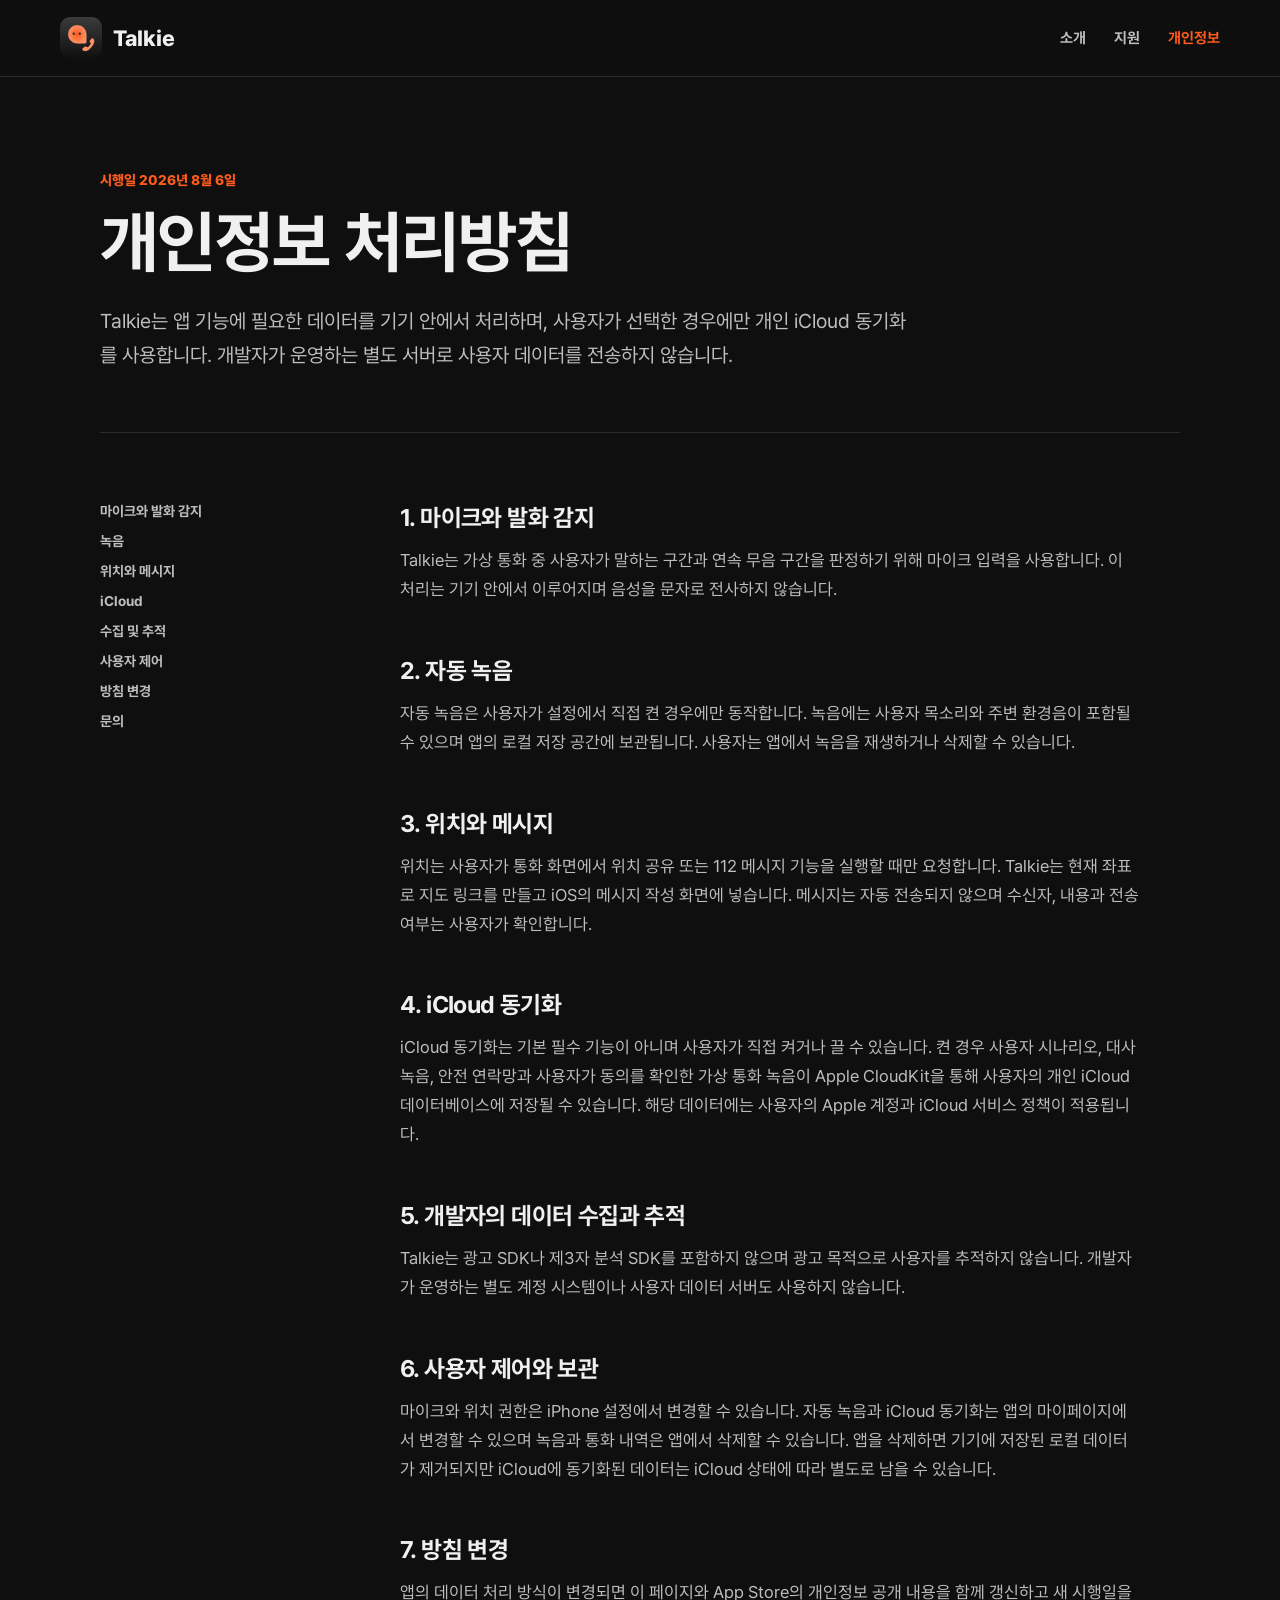
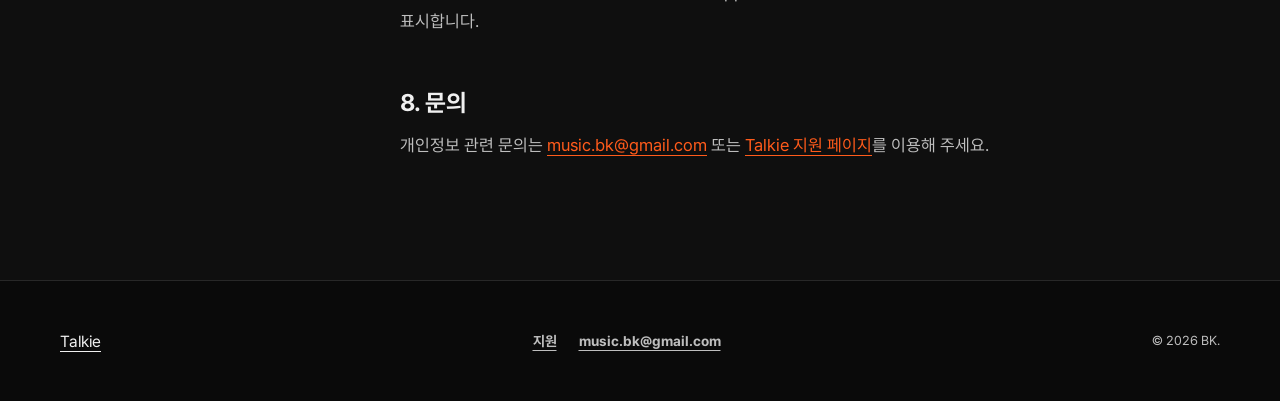
==== site/privacy/index.html @ b1af8e3c "chore: prepare Talkie App Store release" ====
<!doctype html>
<html lang="ko">
<head>
  <meta charset="utf-8">
  <meta name="viewport" content="width=device-width, initial-scale=1">
  <meta name="theme-color" content="#0f0f0f">
  <title>Talkie 개인정보 처리방침</title>
  <meta name="description" content="Talkie의 마이크, 녹음, 위치와 iCloud 데이터 처리 안내.">
  <link rel="icon" href="../assets/app-icon.png">
  <link rel="stylesheet" href="../styles.css">
</head>
<body>
  <header class="site-header"><div class="header-inner"><a class="brand" href="../"><img src="../assets/app-icon.png" alt="" width="42" height="42"><span>Talkie</span></a><nav aria-label="주요 메뉴"><a href="../">소개</a><a href="../support/">지원</a><a aria-current="page" href="./">개인정보</a></nav></div></header>
  <main class="legal-main">
    <header class="legal-header"><p>시행일 2026년 8월 6일</p><h1>개인정보 처리방침</h1><p class="lede">Talkie는 앱 기능에 필요한 데이터를 기기 안에서 처리하며, 사용자가 선택한 경우에만 개인 iCloud 동기화를 사용합니다. 개발자가 운영하는 별도 서버로 사용자 데이터를 전송하지 않습니다.</p></header>
    <div class="legal-layout">
      <aside aria-label="문서 목차"><a href="#microphone">마이크와 발화 감지</a><a href="#recordings">녹음</a><a href="#location">위치와 메시지</a><a href="#icloud">iCloud</a><a href="#collection">수집 및 추적</a><a href="#control">사용자 제어</a><a href="#changes">방침 변경</a><a href="#contact">문의</a></aside>
      <article class="legal-copy">
        <section id="microphone"><h2>1. 마이크와 발화 감지</h2><p>Talkie는 가상 통화 중 사용자가 말하는 구간과 연속 무음 구간을 판정하기 위해 마이크 입력을 사용합니다. 이 처리는 기기 안에서 이루어지며 음성을 문자로 전사하지 않습니다.</p></section>
        <section id="recordings"><h2>2. 자동 녹음</h2><p>자동 녹음은 사용자가 설정에서 직접 켠 경우에만 동작합니다. 녹음에는 사용자 목소리와 주변 환경음이 포함될 수 있으며 앱의 로컬 저장 공간에 보관됩니다. 사용자는 앱에서 녹음을 재생하거나 삭제할 수 있습니다.</p></section>
        <section id="location"><h2>3. 위치와 메시지</h2><p>위치는 사용자가 통화 화면에서 위치 공유 또는 112 메시지 기능을 실행할 때만 요청합니다. Talkie는 현재 좌표로 지도 링크를 만들고 iOS의 메시지 작성 화면에 넣습니다. 메시지는 자동 전송되지 않으며 수신자, 내용과 전송 여부는 사용자가 확인합니다.</p></section>
        <section id="icloud"><h2>4. iCloud 동기화</h2><p>iCloud 동기화는 기본 필수 기능이 아니며 사용자가 직접 켜거나 끌 수 있습니다. 켠 경우 사용자 시나리오, 대사 녹음, 안전 연락망과 사용자가 동의를 확인한 가상 통화 녹음이 Apple CloudKit을 통해 사용자의 개인 iCloud 데이터베이스에 저장될 수 있습니다. 해당 데이터에는 사용자의 Apple 계정과 iCloud 서비스 정책이 적용됩니다.</p></section>
        <section id="collection"><h2>5. 개발자의 데이터 수집과 추적</h2><p>Talkie는 광고 SDK나 제3자 분석 SDK를 포함하지 않으며 광고 목적으로 사용자를 추적하지 않습니다. 개발자가 운영하는 별도 계정 시스템이나 사용자 데이터 서버도 사용하지 않습니다.</p></section>
        <section id="control"><h2>6. 사용자 제어와 보관</h2><p>마이크와 위치 권한은 iPhone 설정에서 변경할 수 있습니다. 자동 녹음과 iCloud 동기화는 앱의 마이페이지에서 변경할 수 있으며 녹음과 통화 내역은 앱에서 삭제할 수 있습니다. 앱을 삭제하면 기기에 저장된 로컬 데이터가 제거되지만 iCloud에 동기화된 데이터는 iCloud 상태에 따라 별도로 남을 수 있습니다.</p></section>
        <section id="changes"><h2>7. 방침 변경</h2><p>앱의 데이터 처리 방식이 변경되면 이 페이지와 App Store의 개인정보 공개 내용을 함께 갱신하고 새 시행일을 표시합니다.</p></section>
        <section id="contact"><h2>8. 문의</h2><p>개인정보 관련 문의는 <a href="mailto:music.bk@gmail.com">music.bk@gmail.com</a> 또는 <a href="../support/">Talkie 지원 페이지</a>를 이용해 주세요.</p></section>
      </article>
    </div>
  </main>
  <footer class="site-footer compact"><div class="footer-inner"><a href="../">Talkie</a><div class="footer-links"><a href="../support/">지원</a><a href="mailto:music.bk@gmail.com">music.bk@gmail.com</a></div><p>© 2026 BK.</p></div></footer>
</body>
</html>
---- site/styles.css ----
@font-face { font-family: "Pretendard"; src: url("assets/Pretendard-Regular.otf") format("opentype"); font-weight: 400; font-style: normal; font-display: swap; }
@font-face { font-family: "Pretendard"; src: url("assets/Pretendard-SemiBold.otf") format("opentype"); font-weight: 600; font-style: normal; font-display: swap; }
@font-face { font-family: "Pretendard"; src: url("assets/Pretendard-Bold.otf") format("opentype"); font-weight: 700; font-style: normal; font-display: swap; }
@font-face { font-family: "Pretendard"; src: url("assets/Pretendard-ExtraBold.otf") format("opentype"); font-weight: 800 900; font-style: normal; font-display: swap; }

:root {
  color-scheme: dark;
  --paper: #0f0f0f;
  --surface: #1e1e1e;
  --surface-raised: #2d2d2d;
  --ink: #f0f0f0;
  --muted: #bebebe;
  --quiet: #696969;
  --line: rgba(255, 255, 255, .12);
  --orange: #ff5b1b;
  --orange-soft: #ffba9f;
  --orange-dark: #c73217;
  --danger: #ed2b35;
  --content: 1160px;
  font-family: "Pretendard", -apple-system, BlinkMacSystemFont, "Apple SD Gothic Neo", "Noto Sans KR", sans-serif;
  background: var(--paper);
  color: var(--ink);
}

* { box-sizing: border-box; }
html { scroll-behavior: smooth; }
body { margin: 0; min-width: 320px; background: var(--paper); }
img { display: block; max-width: 100%; }
a { color: inherit; text-decoration-thickness: 1px; text-underline-offset: 4px; }
p { margin: 0; color: var(--muted); font-size: 17px; line-height: 1.7; }
h1, h2, h3 { margin: 0; letter-spacing: -.025em; }

.site-header { position: relative; z-index: 10; border-bottom: 1px solid var(--line); background: rgba(15, 15, 15, .94); backdrop-filter: blur(18px); }
.header-inner { width: min(var(--content), calc(100% - 48px)); min-height: 76px; margin: 0 auto; display: flex; align-items: center; justify-content: space-between; gap: 30px; }
.brand { display: inline-flex; align-items: center; gap: 11px; font-size: 22px; font-weight: 800; text-decoration: none; }
.brand img { border-radius: 10px; }
nav { display: flex; gap: 28px; }
nav a { color: var(--muted); font-size: 15px; font-weight: 700; text-decoration: none; }
nav a:hover, nav a[aria-current="page"] { color: var(--orange); }

.hero { width: min(var(--content), calc(100% - 48px)); min-height: 760px; margin: 0 auto; display: grid; grid-template-columns: minmax(0, 1fr) minmax(350px, 480px); align-items: center; gap: 80px; padding: 80px 0; }
.hero-copy { max-width: 650px; }
.eyebrow { color: var(--orange); font-size: 14px; font-weight: 850; letter-spacing: .08em; text-transform: uppercase; }
.hero h1 { margin-top: 18px; font-size: clamp(50px, 6.4vw, 82px); line-height: 1.08; }
.hero-description { max-width: 620px; margin-top: 28px; font-size: 20px; }
.primary-button { display: inline-flex; min-height: 54px; align-items: center; justify-content: center; gap: 10px; margin-top: 32px; padding: 0 24px; border-radius: 16px; background: var(--orange); color: white; font-weight: 800; text-decoration: none; }
.primary-button:hover { background: var(--orange-dark); }
.primary-button:focus-visible, a:focus-visible, summary:focus-visible { outline: 2px solid var(--orange-soft); outline-offset: 4px; }
.hero-phone, .phone-frame { overflow: hidden; border: 7px solid #323232; border-radius: 54px; background: #000; box-shadow: 0 28px 65px rgba(0, 0, 0, .42); }
.hero-phone { width: min(420px, 100%); justify-self: end; transform: rotate(2deg); }

.experience { width: min(var(--content), calc(100% - 48px)); margin: 0 auto; padding: 120px 0 140px; border-top: 1px solid var(--line); }
.section-heading { max-width: 780px; margin-bottom: 64px; }
.section-heading h2 { margin-top: 14px; font-size: clamp(38px, 5vw, 58px); line-height: 1.18; }
.flow-grid { margin: 0; padding: 0; display: grid; grid-template-columns: repeat(3, minmax(0, 1fr)); gap: 46px; list-style: none; }
.step-number { display: grid; width: 40px; height: 40px; place-items: center; border-radius: 50%; background: var(--orange); color: white; font-weight: 850; }
.flow-grid h3 { margin-top: 18px; font-size: 23px; }
.flow-grid li > p { min-height: 86px; margin-top: 10px; font-size: 15px; }
.phone-frame { margin-top: 20px; border-width: 6px; border-radius: 44px; }

.feature-band { border-top: 1px solid var(--line); border-bottom: 1px solid var(--line); background: var(--surface); }
.feature-grid { width: min(1060px, calc(100% - 48px)); margin: 0 auto; display: grid; grid-template-columns: repeat(3, 1fr); padding: 84px 0; }
.feature-grid article { padding: 0 42px; text-align: center; }
.feature-grid article + article { border-left: 1px solid var(--line); }
.feature-icon { display: grid; width: 92px; height: 92px; margin: 0 auto 24px; place-items: center; border-radius: 50%; background: var(--surface-raised); color: var(--orange); font-size: 34px; font-weight: 850; }
.feature-grid h2 { font-size: 21px; }
.feature-grid p { margin-top: 12px; font-size: 15px; }

.safety-note { width: min(980px, calc(100% - 48px)); margin: 0 auto; padding: 88px 0; display: flex; align-items: center; justify-content: space-between; gap: 56px; }
.safety-note h2 { margin-top: 10px; font-size: 30px; }
.safety-note p:not(.eyebrow) { max-width: 670px; margin-top: 12px; }
.text-link { flex: 0 0 auto; color: var(--orange); font-weight: 800; text-decoration: none; }
.text-link:hover { text-decoration: underline; }

.site-footer { border-top: 1px solid var(--line); background: #0a0a0a; }
.footer-inner { width: min(var(--content), calc(100% - 48px)); min-height: 150px; margin: 0 auto; display: grid; grid-template-columns: 1fr auto; align-content: center; gap: 14px 36px; }
.footer-links { display: flex; gap: 22px; }
.footer-links a { color: var(--muted); font-size: 14px; font-weight: 700; }
.footer-inner > p { grid-column: 1 / -1; font-size: 13px; }
.site-footer.compact .footer-inner { min-height: 120px; grid-template-columns: auto 1fr auto; align-items: center; }
.site-footer.compact .footer-links { justify-content: center; }
.site-footer.compact p { grid-column: auto; }

.document-main, .legal-main { width: min(1080px, calc(100% - 48px)); margin: 0 auto; }
.document-hero { min-height: 430px; display: grid; grid-template-columns: 1fr 330px; align-items: center; gap: 50px; border-bottom: 1px solid var(--line); }
.document-hero h1, .legal-header h1 { margin-top: 12px; font-size: clamp(48px, 6vw, 68px); line-height: 1.08; }
.document-hero p:not(.eyebrow) { margin-top: 20px; font-size: 20px; }
.document-hero img { width: 270px; justify-self: end; }
.support-contact { display: flex; align-items: center; justify-content: space-between; gap: 48px; padding: 66px 0; border-bottom: 1px solid var(--line); }
.support-contact h2, .faq > h2 { font-size: 28px; }
.support-contact p { max-width: 660px; margin-top: 10px; }
.support-contact .primary-button { flex: 0 0 auto; margin-top: 0; }
.faq { padding: 72px 0 112px; }
.faq > h2 { margin-bottom: 26px; }
.faq details { border-top: 1px solid var(--line); }
.faq details:last-child { border-bottom: 1px solid var(--line); }
.faq summary { position: relative; padding: 24px 44px 24px 0; cursor: pointer; font-size: 18px; font-weight: 800; list-style: none; }
.faq summary::-webkit-details-marker { display: none; }
.faq summary::after { content: "+"; position: absolute; right: 6px; top: 20px; color: var(--orange); font-size: 26px; font-weight: 500; }
.faq details[open] summary::after { content: "−"; }
.faq details p { max-width: 820px; padding: 0 44px 26px 0; }

.legal-header { padding: 92px 0 60px; border-bottom: 1px solid var(--line); }
.legal-header > p:first-child { color: var(--orange); font-size: 14px; font-weight: 800; }
.legal-header .lede { max-width: 820px; margin-top: 26px; font-size: 20px; }
.legal-layout { display: grid; grid-template-columns: 220px minmax(0, 740px); gap: 80px; padding: 70px 0 120px; }
.legal-layout aside { position: sticky; top: 28px; align-self: start; display: flex; flex-direction: column; gap: 14px; }
.legal-layout aside a { color: var(--muted); font-size: 14px; font-weight: 700; text-decoration: none; }
.legal-layout aside a:hover { color: var(--orange); }
.legal-copy section { scroll-margin-top: 28px; }
.legal-copy section + section { margin-top: 52px; }
.legal-copy h2 { margin-bottom: 14px; font-size: 24px; }
.legal-copy a { color: var(--orange); }

@media (max-width: 860px) {
  .header-inner { width: min(100% - 34px, 680px); min-height: 68px; }
  nav { gap: 18px; }
  .hero { width: min(100% - 36px, 660px); min-height: auto; grid-template-columns: 1fr; gap: 58px; padding: 84px 0 100px; text-align: center; }
  .hero-copy { margin: 0 auto; }
  .hero-description { margin-left: auto; margin-right: auto; }
  .hero-phone { width: min(390px, 78vw); justify-self: center; transform: none; }
  .experience { width: min(100% - 36px, 560px); padding: 96px 0; }
  .section-heading { text-align: center; }
  .flow-grid { grid-template-columns: 1fr; gap: 80px; }
  .flow-grid li { max-width: 390px; margin: 0 auto; }
  .flow-grid li > p { min-height: 0; }
  .feature-grid { width: min(100% - 36px, 560px); grid-template-columns: 1fr; padding: 28px 0; }
  .feature-grid article { padding: 46px 0; }
  .feature-grid article + article { border-top: 1px solid var(--line); border-left: 0; }
  .safety-note { width: min(100% - 36px, 620px); align-items: flex-start; flex-direction: column; padding: 68px 0; }
  .document-main, .legal-main { width: min(100% - 36px, 640px); }
  .document-hero { min-height: 430px; grid-template-columns: 1fr 190px; gap: 20px; }
  .document-hero img { width: 190px; }
  .support-contact { align-items: flex-start; flex-direction: column; }
  .legal-layout { grid-template-columns: 1fr; gap: 40px; }
  .legal-layout aside { position: static; display: grid; grid-template-columns: repeat(2, minmax(0, 1fr)); padding-bottom: 30px; border-bottom: 1px solid var(--line); }
  .footer-inner, .site-footer.compact .footer-inner { width: min(100% - 36px, 620px); min-height: auto; grid-template-columns: 1fr; padding: 42px 0; }
  .site-footer.compact .footer-links { justify-content: flex-start; }
  .footer-inner > p, .site-footer.compact p { grid-column: 1; }
}

@media (max-width: 520px) {
  p { font-size: 16px; }
  .brand { font-size: 20px; }
  nav a:first-child { display: none; }
  .hero h1 { font-size: 46px; }
  .hero-description { font-size: 17px; }
  .hero-phone, .phone-frame { border-width: 5px; border-radius: 38px; }
  .section-heading h2 { font-size: 36px; }
  .document-hero { min-height: 520px; grid-template-columns: 1fr; padding: 64px 0 0; overflow: hidden; text-align: center; }
  .document-hero img { width: 230px; justify-self: center; margin-bottom: -30px; }
  .support-contact .primary-button { width: 100%; }
  .legal-header { padding-top: 64px; }
  .legal-layout { padding-top: 42px; }
}

@media (prefers-reduced-motion: reduce) { html { scroll-behavior: auto; } }
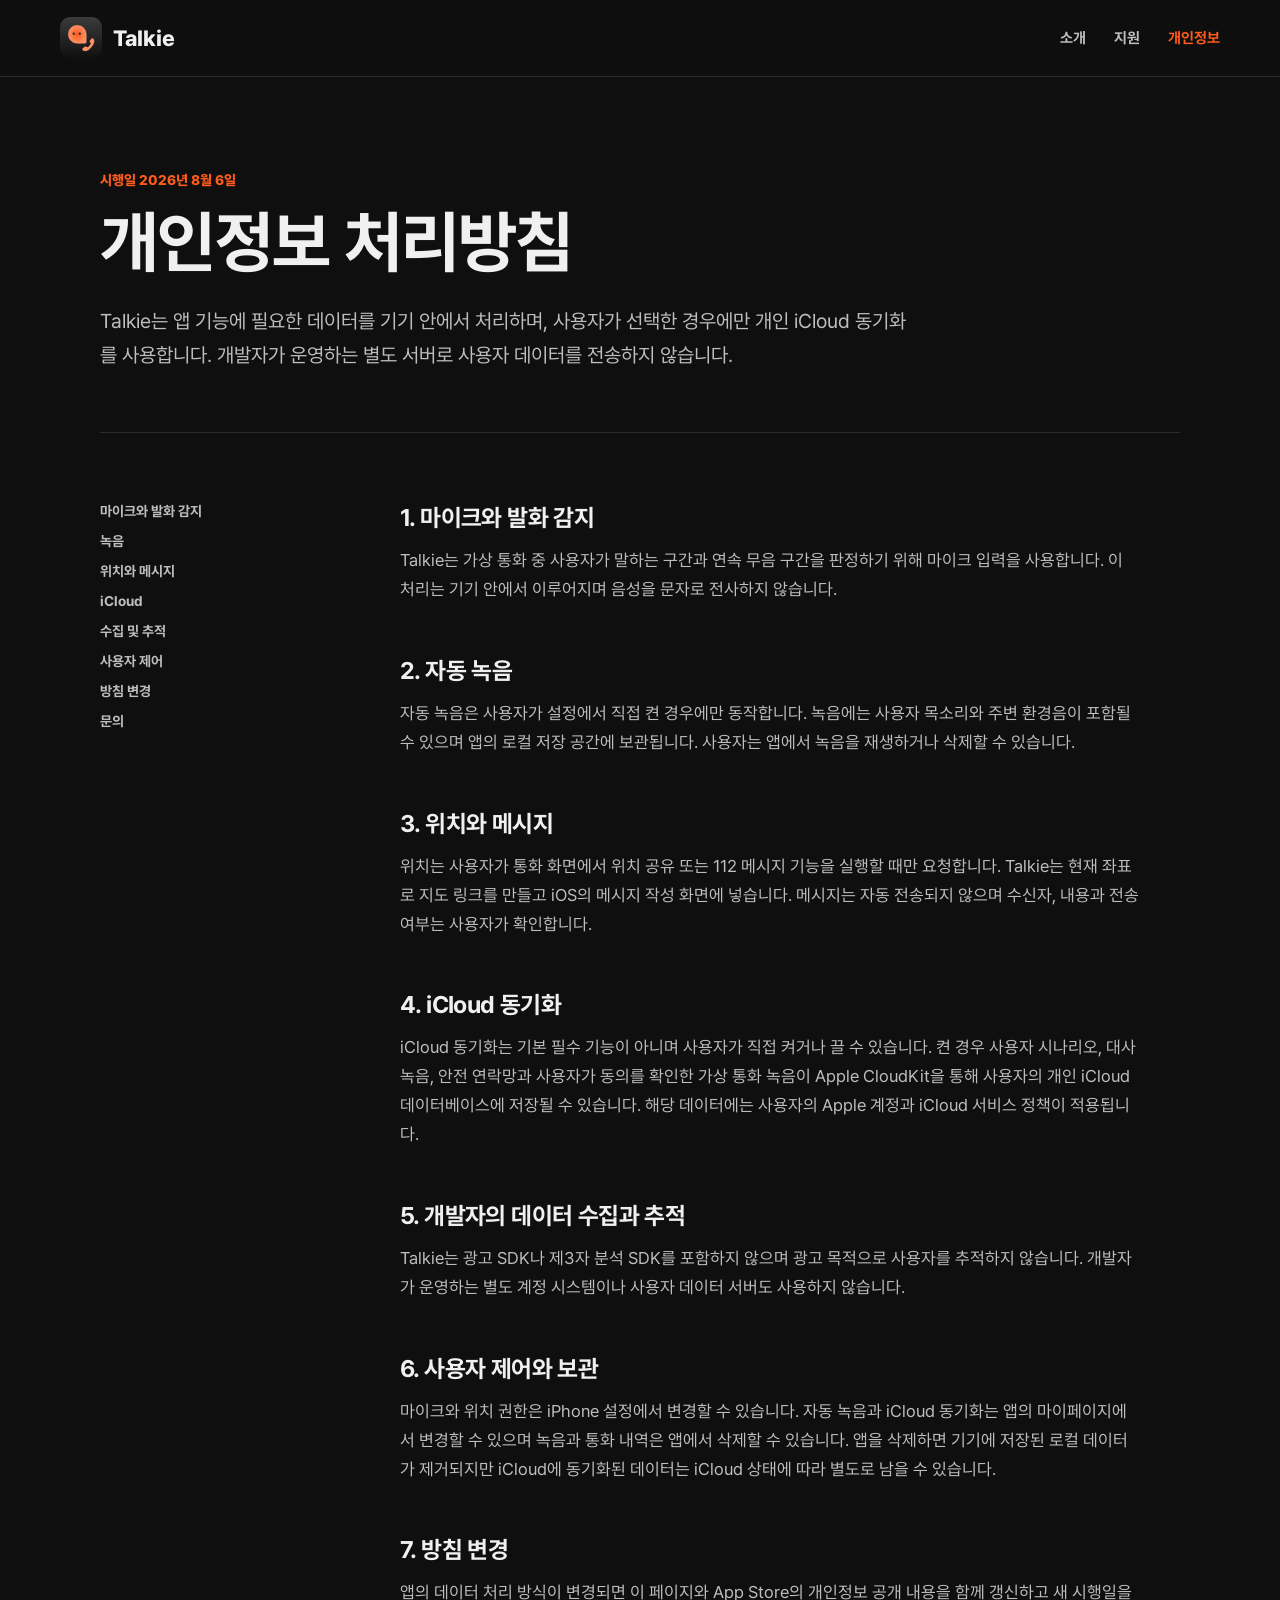
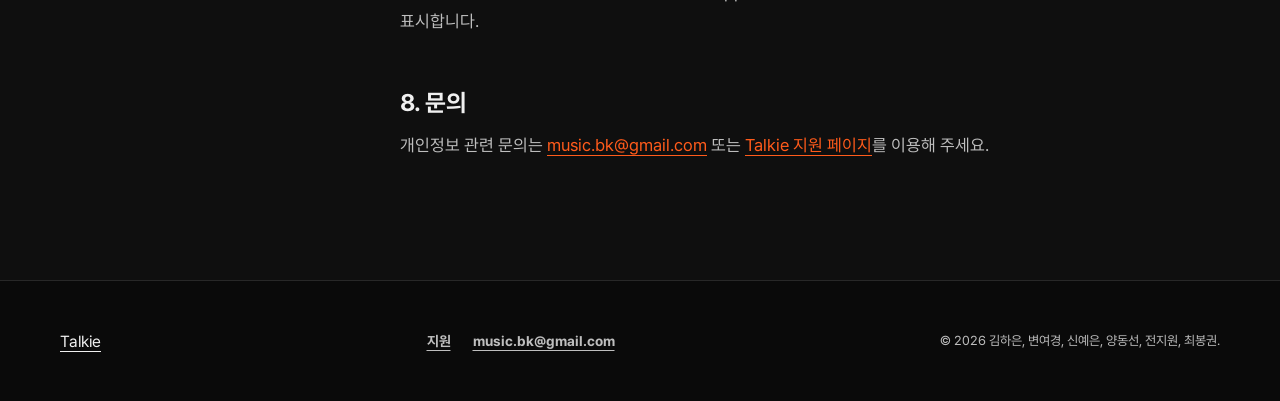
==== commit 14ae978d: "docs: credit Talkie team" ====
--- a/site/privacy/index.html
+++ b/site/privacy/index.html
@@ -27,6 +27,6 @@
       </article>
     </div>
   </main>
-  <footer class="site-footer compact"><div class="footer-inner"><a href="../">Talkie</a><div class="footer-links"><a href="../support/">지원</a><a href="mailto:music.bk@gmail.com">music.bk@gmail.com</a></div><p>© 2026 BK.</p></div></footer>
+  <footer class="site-footer compact"><div class="footer-inner"><a href="../">Talkie</a><div class="footer-links"><a href="../support/">지원</a><a href="mailto:music.bk@gmail.com">music.bk@gmail.com</a></div><p>© 2026 김하은, 변여경, 신예은, 양동선, 전지원, 최봉권.</p></div></footer>
 </body>
 </html>
--- a/site/styles.css
+++ b/site/styles.css
@@ -90,6 +90,9 @@
 .support-contact h2, .faq > h2 { font-size: 28px; }
 .support-contact p { max-width: 660px; margin-top: 10px; }
 .support-contact .primary-button { flex: 0 0 auto; margin-top: 0; }
+.team-credit { padding: 66px 0; border-bottom: 1px solid var(--line); }
+.team-credit h2 { margin-top: 10px; font-size: 28px; }
+.team-credit p:last-child { margin-top: 12px; color: var(--ink); font-weight: 600; word-break: keep-all; }
 .faq { padding: 72px 0 112px; }
 .faq > h2 { margin-bottom: 26px; }
 .faq details { border-top: 1px solid var(--line); }
